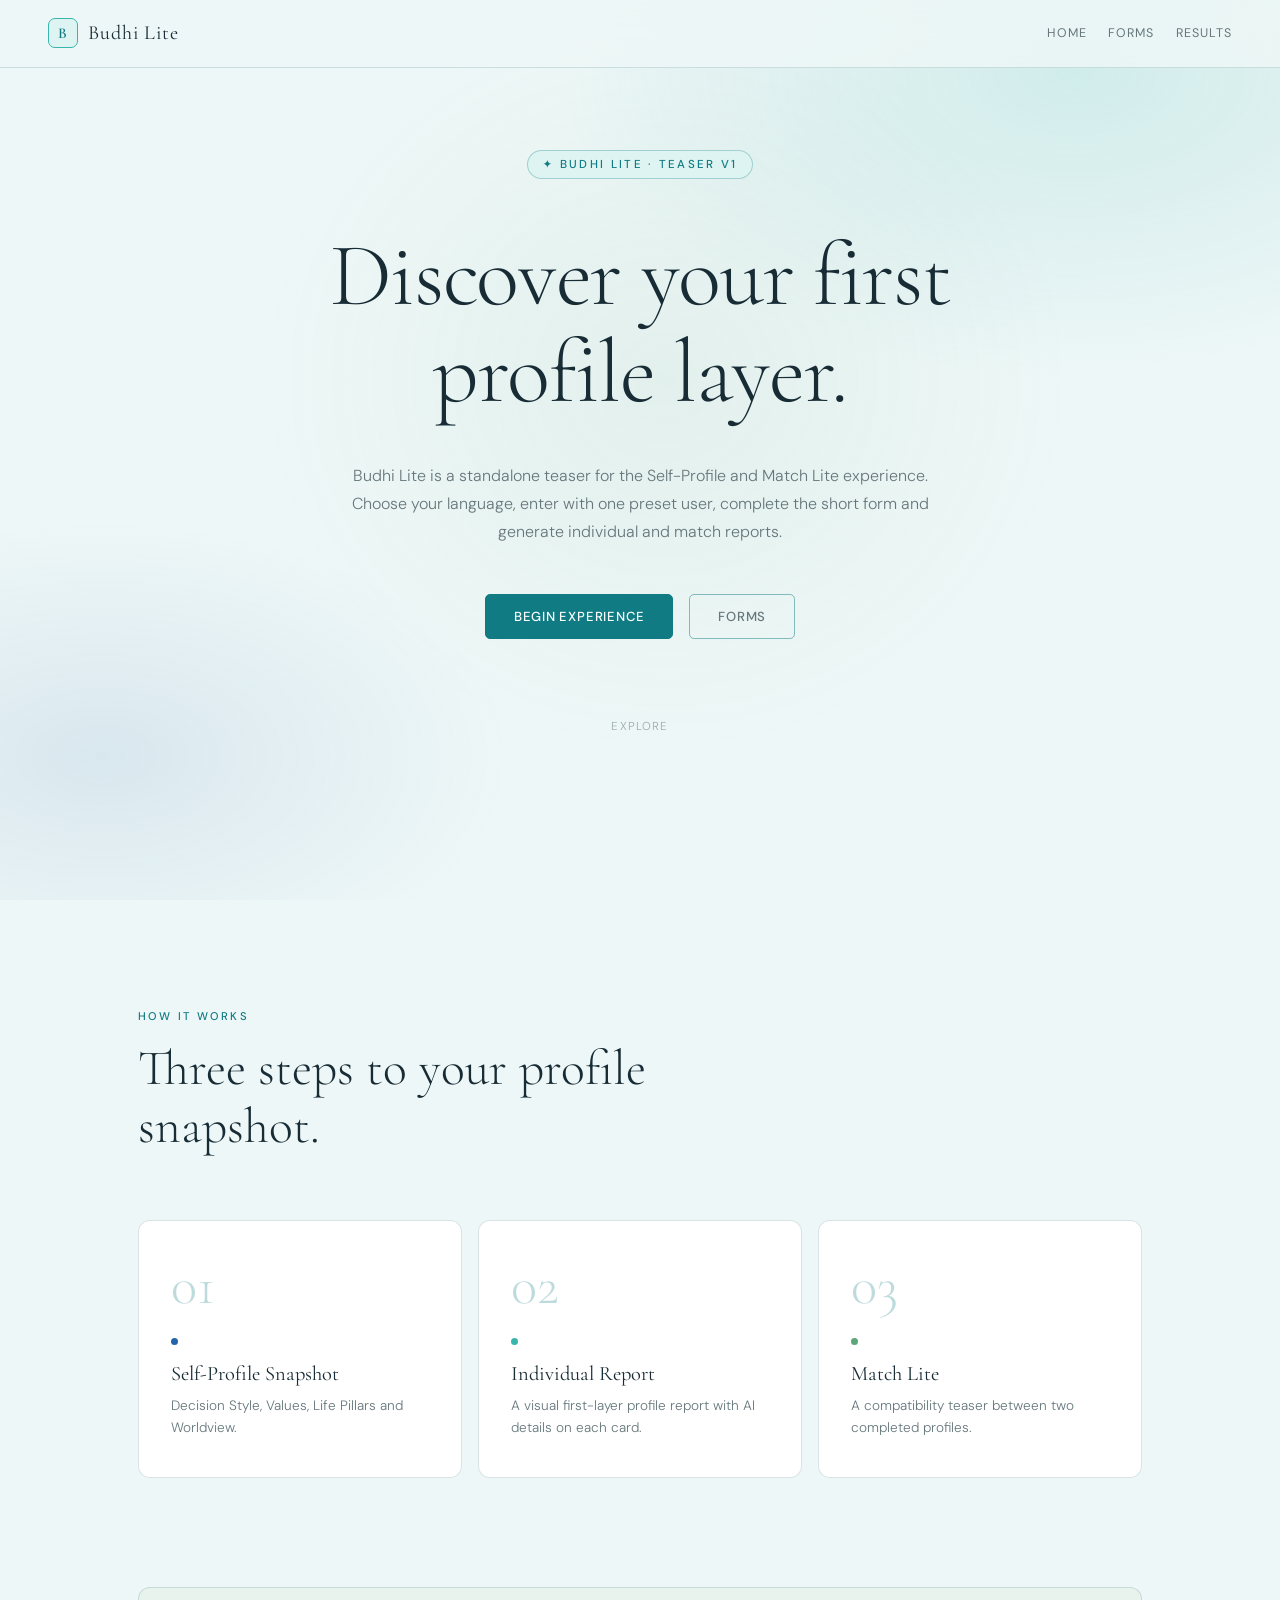
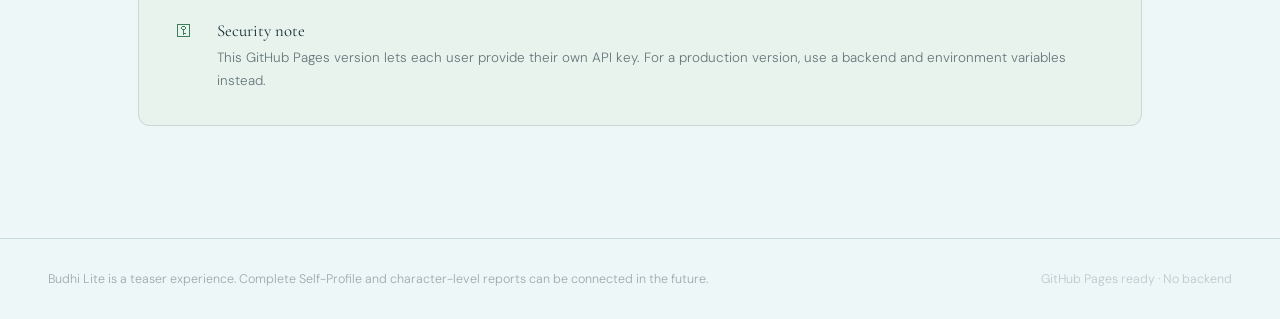
==== index.html @ 40781c6e "Add files via upload" ====
<!DOCTYPE html>
<html lang="en">
<head>
  <meta charset="UTF-8" />
  <meta name="viewport" content="width=device-width, initial-scale=1.0" />
  <title>Budhi Lite</title>
  <link rel="preconnect" href="https://fonts.googleapis.com">
  <link rel="preconnect" href="https://fonts.gstatic.com" crossorigin>
  <link href="https://fonts.googleapis.com/css2?family=Cormorant+Garamond:ital,wght@0,300;0,400;0,600;1,300;1,400&family=DM+Sans:wght@300;400;500;600&display=swap" rel="stylesheet">
  <link rel="stylesheet" href="./css/styles.css" />
</head>
<body>
  <header class="topbar">
    <a class="brand" href="./index.html">
      <span class="brand-mark">B</span>
      <span>Budhi Lite</span>
    </a>
    <nav class="nav">
      <a href="./index.html" data-i18n="home">Home</a>
      <a href="./forms.html" data-i18n="forms">Forms</a>
      <a href="./results.html" data-i18n="results">Results</a>
    </nav>
  </header>

  <section class="landing-hero">
    <span class="eyebrow" data-i18n="eyebrowTeaser">✦ Budhi Lite · Teaser V1</span>

    <h1 class="hero-title">
      <span data-i18n="homeTitle">Discover your first profile layer.</span>
    </h1>

    <p class="hero-sub" data-i18n="homeSubtitle">
      A standalone teaser for Self-Profile and Match Lite. Complete a short form and generate individual and compatibility reports — no backend required.
    </p>

    <div class="hero-actions">
      <button class="btn-primary" id="openModal" data-i18n="enterExperience">Begin experience</button>
      <a href="./forms.html" class="btn-ghost" data-i18n="forms">View forms</a>
    </div>

    <div class="scroll-hint">
      <span data-i18n="explore">Explore</span>
      <div class="scroll-line"></div>
    </div>
  </section>

  <section class="flow-section">
    <p class="section-label" data-i18n="howItWorks">How it works</p>
    <h2 class="flow-heading" data-i18n="flowHeading">Three steps to your profile snapshot.</h2>

    <div class="flow-grid">
      <article class="flow-card">
        <div class="flow-number">01</div>
        <div class="flow-dot blue"></div>
        <h3 class="flow-title" data-i18n="flowOneTitle">Self-Profile Snapshot</h3>
        <p class="flow-desc" data-i18n="flowOneText">Decision Style, Values, Life Pillars and Worldview — answered in minutes.</p>
      </article>

      <article class="flow-card">
        <div class="flow-number">02</div>
        <div class="flow-dot teal"></div>
        <h3 class="flow-title" data-i18n="flowTwoTitle">Individual Report</h3>
        <p class="flow-desc" data-i18n="flowTwoText">A visual first-layer profile with AI-generated details on each dimension.</p>
      </article>

      <article class="flow-card">
        <div class="flow-number">03</div>
        <div class="flow-dot green"></div>
        <h3 class="flow-title" data-i18n="flowThreeTitle">Match Lite</h3>
        <p class="flow-desc" data-i18n="flowThreeText">A compatibility teaser between two completed profiles.</p>
      </article>
    </div>
  </section>

  <section class="note-section">
    <div class="note-card">
      <span class="note-icon">⚿</span>
      <div>
        <p class="note-title" data-i18n="securityTitle">Security note</p>
        <p class="note-body" data-i18n="securityBody">This GitHub Pages version lets each user provide their own OpenAI API key. Your key is stored only in session memory — it is never committed to code or sent to a Budhi server. For a production version, use a backend with environment variables.</p>
      </div>
    </div>
  </section>

  <footer class="footer">
    <span data-i18n="footerTeaser">Budhi Lite is a teaser experience. Complete Self-Profile and character-level reports available in the full version.</span>
    <span style="opacity:0.6;">GitHub Pages ready · No backend</span>
  </footer>

  <div class="modal-overlay" id="modalOverlay" role="dialog" aria-modal="true" aria-labelledby="modalTitle">
    <div class="modal">
      <div class="modal-header">
        <div>
          <h2 class="modal-title" id="modalTitle" data-i18n="start">Enter Budhi Lite</h2>
          <p class="modal-subtitle" data-i18n="noBackendNeeded">No backend required · API key session only</p>
        </div>
        <button class="modal-close" id="closeModal" aria-label="Close">✕</button>
      </div>

      <form id="loginForm">
        <div class="field">
          <label for="language" data-i18n="language">Language</label>
          <select id="language">
            <option value="en">English</option>
            <option value="pt">Português</option>
            <option value="es">Español</option>
            <option value="fr">Français</option>
            <option value="de">Deutsch</option>
          </select>
        </div>

        <div class="field" style="margin-top:1.15rem">
          <label for="username" data-i18n="username">User</label>
          <select id="username"></select>
        </div>

        <div class="field" style="margin-top:1.15rem">
          <label for="password" data-i18n="password">Password</label>
          <input id="password" type="password" placeholder="budhi-lite" autocomplete="current-password" />
          <p class="field-note" data-i18n="demoPasswordNote">Demo password: budhi-lite · Admin: budhi-admin</p>
        </div>

        <div class="modal-divider"></div>

        <div class="field api-field">
          <div class="api-label-row">
            <label for="apiKey" data-i18n="apiKey">OpenAI API key</label>
            <span class="tiny-pill" data-i18n="optionalButNeededAI">Optional · needed for AI</span>
          </div>
          <input id="apiKey" type="password" placeholder="sk-..." autocomplete="off" spellcheck="false" />
          <p class="field-note" data-i18n="apiKeySessionNote">Stored temporarily in sessionStorage. Not saved in GitHub, not committed to code, not sent to a Budhi server.</p>
        </div>

        <div class="field" style="margin-top:1.15rem">
          <label for="model">OpenAI model</label>
          <input id="model" type="text" value="gpt-4o-mini" />
        </div>

        <div class="modal-actions">
          <button class="btn-primary" type="submit" data-i18n="login">Enter</button>
          <button class="btn-ghost" id="clearApiKey" type="button" data-i18n="clearApiKey">Clear key</button>
        </div>

        <p id="loginStatus" class="status-line" style="margin-top:0.8rem"></p>
      </form>
    </div>
  </div>

  <script src="./js/i18n.js"></script>
  <script src="./js/users.js"></script>
  <script src="./js/session.js"></script>
  <script src="./js/supabase_client.js"></script>
  <script src="./js/storage.js"></script>
  <script src="./js/formula_phase1_lite.js"></script>
  <script src="./js/home.js"></script>
</body>
</html>
---- css/styles.css ----
/* Budhi Lite V1 — refined public teaser style
   Palette adapted from the reference layout using blue, green and turquoise tones. */

*, *::before, *::after { box-sizing: border-box; margin: 0; padding: 0; }

:root {
  --bg: #eef7f7;
  --bg-surface: #f7fbfb;
  --bg-card: #ffffff;

  --teal: #38b6ad;
  --teal-deep: #117b83;
  --teal-soft: #ddf4f2;

  --blue: #2364aa;
  --blue-deep: #123b68;
  --blue-soft: #e6f0fb;

  --green: #5ca67a;
  --green-deep: #3f7c5b;
  --green-soft: #e7f3ec;

  --amber: #c99a2e;
  --amber-deep: #91690f;
  --amber-soft: #fff4da;

  --text-main: #182c35;
  --text-muted: #66777c;
  --text-dim: #9aa9ad;

  --border: rgba(25, 88, 102, 0.16);
  --border-mid: rgba(17, 123, 131, 0.30);
  --border-strong: rgba(17, 123, 131, 0.48);

  --radius-sm: 8px;
  --radius: 12px;
  --radius-lg: 18px;
  --shadow-soft: 0 8px 30px rgba(18, 59, 104, 0.07);
  --shadow-card: 0 12px 42px rgba(18, 59, 104, 0.10);
}

html, body {
  min-height: 100%;
  background: var(--bg);
  color: var(--text-main);
  font-family: 'DM Sans', Inter, system-ui, -apple-system, BlinkMacSystemFont, "Segoe UI", sans-serif;
  font-weight: 300;
  overflow-x: hidden;
}

body::before {
  content: '';
  position: fixed;
  inset: 0;
  background:
    radial-gradient(ellipse 65% 55% at 84% 8%, rgba(56, 182, 173, 0.16) 0%, transparent 62%),
    radial-gradient(ellipse 55% 45% at 8% 84%, rgba(35, 100, 170, 0.10) 0%, transparent 58%),
    radial-gradient(ellipse 44% 58% at 52% 42%, rgba(92, 166, 122, 0.08) 0%, transparent 72%);
  pointer-events: none;
  z-index: 0;
}

body.modal-open { overflow: hidden; }

a { color: inherit; text-decoration: none; }
button, input, select { font: inherit; }
button { cursor: pointer; }

/* ────────────────────────────────
   Global layout
──────────────────────────────── */
.page {
  position: relative;
  z-index: 1;
  width: min(1120px, calc(100% - 40px));
  margin: 0 auto;
  padding: 6.6rem 0 4.5rem;
}

.topbar {
  position: fixed;
  top: 0;
  left: 0;
  right: 0;
  z-index: 100;
  display: flex;
  align-items: center;
  justify-content: space-between;
  gap: 1rem;
  padding: 1.15rem 3rem;
  background: rgba(238, 247, 247, 0.82);
  backdrop-filter: blur(20px);
  border-bottom: 0.5px solid var(--border);
}

.brand {
  display: flex;
  align-items: center;
  gap: 0.65rem;
  color: var(--text-main);
  font-family: 'Cormorant Garamond', Georgia, serif;
  font-size: 1.25rem;
  font-weight: 400;
  letter-spacing: 0.04em;
}

.brand-mark {
  width: 30px;
  height: 30px;
  border: 1px solid var(--teal);
  border-radius: 7px;
  display: grid;
  place-items: center;
  color: var(--teal-deep);
  background: var(--teal-soft);
  font-family: 'Cormorant Garamond', Georgia, serif;
  font-size: 0.94rem;
  font-weight: 600;
  flex: 0 0 auto;
}

.nav {
  display: flex;
  gap: 1.35rem;
  align-items: center;
  flex-wrap: wrap;
}

.nav a, .nav button {
  text-decoration: none;
  color: var(--text-muted);
  background: transparent;
  border: none;
  font-size: 0.78rem;
  font-weight: 400;
  letter-spacing: 0.08em;
  text-transform: uppercase;
  transition: color 0.2s ease;
}

.nav a:hover, .nav button:hover { color: var(--teal-deep); }

.nav .tag {
  border-color: var(--border-mid);
  background: var(--bg-card);
  color: var(--teal-deep);
}

/* ────────────────────────────────
   Buttons and controls
──────────────────────────────── */
.btn, .btn-primary, .btn-ghost {
  border-radius: 5px;
  border: 0.5px solid transparent;
  padding: 0.82rem 1.75rem;
  font-size: 0.82rem;
  font-weight: 500;
  letter-spacing: 0.06em;
  text-transform: uppercase;
  transition: transform 0.16s ease, background 0.2s ease, border-color 0.2s ease, color 0.2s ease;
}

.btn.primary, .btn-primary {
  background: var(--teal-deep);
  color: #fbffff;
  border-color: var(--teal-deep);
}

.btn.primary:hover, .btn-primary:hover {
  background: var(--teal);
  border-color: var(--teal);
  transform: translateY(-1px);
}

.btn.blue {
  background: var(--blue);
  color: #fff;
  border-color: var(--blue);
}

.btn.ghost, .btn-ghost, .btn:not(.primary):not(.blue) {
  background: transparent;
  color: var(--text-muted);
  border-color: var(--border-strong);
}

.btn.ghost:hover, .btn-ghost:hover, .btn:not(.primary):not(.blue):hover {
  border-color: var(--teal);
  color: var(--teal-deep);
}

.btn:disabled { opacity: 0.5; cursor: not-allowed; }

select, input[type="text"], input[type="password"] {
  width: 100%;
  background: var(--bg-surface);
  border: 0.5px solid var(--border);
  border-radius: 7px;
  color: var(--text-main);
  font-size: 0.88rem;
  font-weight: 300;
  padding: 0.78rem 0.92rem;
  outline: none;
  transition: border-color 0.2s ease, background 0.2s ease;
}

select:focus, input[type="text"]:focus, input[type="password"]:focus {
  border-color: var(--teal);
  background: #fff;
}

input::placeholder { color: var(--text-dim); }
select option { background: #fff; color: var(--text-main); }

.field { display: grid; gap: 0.55rem; }
.field label {
  color: var(--text-muted);
  font-size: 0.72rem;
  font-weight: 500;
  letter-spacing: 0.10em;
  text-transform: uppercase;
}

.api-label-row {
  display: flex;
  align-items: center;
  gap: 0.6rem;
  justify-content: space-between;
}

.actions-row, .footer-actions {
  display: flex;
  gap: 0.75rem;
  flex-wrap: wrap;
  align-items: center;
}
.align-end { justify-content: end; }
.hidden { display: none !important; }

/* ────────────────────────────────
   Home / landing
──────────────────────────────── */
.landing-hero {
  position: relative;
  z-index: 1;
  min-height: 100vh;
  display: flex;
  flex-direction: column;
  align-items: center;
  justify-content: center;
  text-align: center;
  padding: 8rem 2rem 6rem;
}

.eyebrow {
  display: inline-block;
  font-size: 0.72rem;
  font-weight: 500;
  letter-spacing: 0.20em;
  text-transform: uppercase;
  color: var(--teal-deep);
  background: var(--teal-soft);
  border: 0.5px solid var(--border-mid);
  padding: 0.36rem 0.92rem;
  border-radius: 999px;
  margin-bottom: 2.3rem;
}

.hero-title {
  font-family: 'Cormorant Garamond', Georgia, serif;
  font-size: clamp(3rem, 7vw, 5.6rem);
  font-weight: 300;
  line-height: 1.08;
  letter-spacing: -0.015em;
  color: var(--text-main);
  max-width: 860px;
}

.hero-title em { color: var(--teal-deep); font-style: italic; }

.hero-sub {
  margin: 1.8rem auto 0;
  font-size: 1rem;
  line-height: 1.75;
  color: var(--text-muted);
  max-width: 580px;
}

.hero-actions {
  margin-top: 3rem;
  display: flex;
  gap: 1rem;
  align-items: center;
  justify-content: center;
  flex-wrap: wrap;
}

.scroll-hint {
  margin-top: 5rem;
  display: flex;
  flex-direction: column;
  align-items: center;
  gap: 0.5rem;
  color: var(--text-dim);
  font-size: 0.72rem;
  letter-spacing: 0.1em;
  text-transform: uppercase;
}

.scroll-line {
  width: 0.5px;
  height: 40px;
  background: linear-gradient(to bottom, var(--teal), transparent);
  animation: scrollPulse 2s ease-in-out infinite;
}

.flow-section {
  position: relative;
  z-index: 1;
  padding: 6.8rem 3rem;
  max-width: 1100px;
  margin: 0 auto;
}

.section-label {
  font-size: 0.70rem;
  font-weight: 500;
  letter-spacing: 0.20em;
  text-transform: uppercase;
  color: var(--teal-deep);
  margin-bottom: 1rem;
}

.flow-heading {
  font-family: 'Cormorant Garamond', Georgia, serif;
  font-size: clamp(2.05rem, 4vw, 3.1rem);
  font-weight: 300;
  color: var(--text-main);
  max-width: 560px;
  line-height: 1.18;
  margin-bottom: 4rem;
}

.flow-grid {
  display: grid;
  grid-template-columns: repeat(3, 1fr);
  gap: 1rem;
}

.flow-card {
  background: var(--bg-card);
  border: 0.5px solid var(--border);
  border-radius: var(--radius);
  padding: 2.4rem 2rem;
  transition: border-color 0.25s ease, box-shadow 0.25s ease, transform 0.25s ease;
}

.flow-card:hover {
  border-color: var(--border-mid);
  box-shadow: var(--shadow-soft);
  transform: translateY(-2px);
}

.flow-number {
  font-family: 'Cormorant Garamond', Georgia, serif;
  font-size: 3.4rem;
  font-weight: 300;
  color: rgba(17, 123, 131, 0.28);
  line-height: 1;
  margin-bottom: 1.5rem;
  transition: color 0.25s ease;
}
.flow-card:hover .flow-number { color: var(--teal); }

.flow-dot { width: 7px; height: 7px; border-radius: 50%; margin-bottom: 1rem; }
.flow-dot.blue, .dot.blue, .blue { background: var(--blue); }
.flow-dot.teal, .dot.teal, .teal { background: var(--teal); }
.flow-dot.green, .dot.green, .green { background: var(--green); }
.flow-dot.amber, .dot.gold, .gold { background: var(--amber); }
.flow-dot.purple, .dot.purple, .purple { background: var(--teal-deep); }
.dot.navy, .navy { background: var(--blue-deep); }

.flow-title {
  font-family: 'Cormorant Garamond', Georgia, serif;
  font-size: 1.28rem;
  font-weight: 400;
  color: var(--text-main);
  margin-bottom: 0.6rem;
}

.flow-desc {
  color: var(--text-muted);
  font-size: 0.85rem;
  line-height: 1.6;
}

.note-section {
  position: relative;
  z-index: 1;
  padding: 0 3rem 7rem;
  max-width: 1100px;
  margin: 0 auto;
}

.note-card, .security-note {
  border: 0.5px solid var(--border);
  border-radius: var(--radius);
  padding: 2rem 2.3rem;
  display: flex;
  gap: 1.6rem;
  align-items: flex-start;
  background: var(--green-soft);
}

.security-note { margin-top: 1.6rem; display: block; }

.note-icon { color: var(--green-deep); flex: 0 0 auto; }
.note-title, .security-note strong {
  font-family: 'Cormorant Garamond', Georgia, serif;
  font-size: 1.05rem;
  font-weight: 400;
  color: var(--text-main);
  margin-bottom: 0.4rem;
  display: block;
}
.note-body, .security-note p {
  color: var(--text-muted);
  font-size: 0.84rem;
  line-height: 1.7;
}

.footer, .footer-note {
  position: relative;
  z-index: 1;
  border-top: 0.5px solid var(--border);
  padding: 2rem 3rem;
  display: flex;
  align-items: center;
  justify-content: space-between;
  color: var(--text-dim);
  font-size: 0.78rem;
  font-weight: 300;
}

.footer-note {
  width: min(1120px, calc(100% - 40px));
  margin: 2rem auto 0;
  justify-content: center;
  text-align: center;
}

/* ────────────────────────────────
   Modal / login
──────────────────────────────── */
.modal-overlay {
  position: fixed;
  inset: 0;
  z-index: 200;
  background: rgba(24, 44, 53, 0.35);
  backdrop-filter: blur(10px);
  display: flex;
  align-items: center;
  justify-content: center;
  padding: 2rem;
  opacity: 0;
  pointer-events: none;
  transition: opacity 0.3s ease;
}
.modal-overlay.open { opacity: 1; pointer-events: all; }

.modal {
  background: var(--bg-card);
  border: 0.5px solid var(--border-mid);
  border-radius: 16px;
  padding: 2.4rem;
  width: 100%;
  max-width: 500px;
  max-height: 90vh;
  overflow-y: auto;
  transform: translateY(16px) scale(0.98);
  transition: transform 0.3s ease;
  box-shadow: 0 24px 80px rgba(18, 59, 104, 0.22);
}
.modal-overlay.open .modal { transform: translateY(0) scale(1); }

.modal-header {
  display: flex;
  align-items: flex-start;
  justify-content: space-between;
  margin-bottom: 2rem;
  gap: 1rem;
}

.modal-title {
  font-family: 'Cormorant Garamond', Georgia, serif;
  font-size: 1.65rem;
  font-weight: 300;
  line-height: 1.2;
  color: var(--text-main);
}
.modal-subtitle { color: var(--text-muted); font-size: 0.8rem; margin-top: 0.3rem; }
.modal-close {
  background: none;
  border: none;
  color: var(--text-dim);
  font-size: 1.1rem;
  padding: 0.2rem 0.4rem;
  line-height: 1;
}
.modal-close:hover { color: var(--teal-deep); }
.modal-divider { height: 0.5px; background: var(--border); margin: 1.45rem 0; }
.modal-actions { display: flex; gap: 0.75rem; margin-top: 1.6rem; }
.modal-actions .btn-primary { flex: 1; }
.field-note, #loginStatus, .status-line {
  color: var(--text-dim);
  font-size: 0.73rem;
  line-height: 1.5;
  font-weight: 300;
}
.tiny-pill {
  display: inline-flex;
  align-items: center;
  padding: 0.18rem 0.55rem;
  border-radius: 999px;
  color: var(--blue-deep);
  background: var(--blue-soft);
  border: 0.5px solid rgba(35, 100, 170, 0.25);
  font-size: 0.63rem;
  font-weight: 500;
  letter-spacing: 0.06em;
  text-transform: uppercase;
}

/* ────────────────────────────────
   Internal hero/cards/grid
──────────────────────────────── */
.hero {
  position: relative;
  overflow: hidden;
  background: linear-gradient(135deg, rgba(17,123,131,0.95), rgba(18,59,104,0.97));
  color: #fff;
  border-radius: 18px;
  padding: 2.4rem;
  box-shadow: var(--shadow-card);
  border: 0.5px solid rgba(255,255,255,0.16);
}
.hero::after {
  content: '';
  position: absolute;
  width: 340px;
  height: 340px;
  right: -120px;
  top: -140px;
  background: rgba(255,255,255,0.09);
  border-radius: 50%;
}
.hero-top {
  position: relative;
  z-index: 1;
  display: flex;
  align-items: flex-start;
  justify-content: space-between;
  gap: 1.6rem;
}
.hero h1, h1 {
  font-family: 'Cormorant Garamond', Georgia, serif;
  font-size: clamp(2.45rem, 5vw, 4rem);
  font-weight: 300;
  line-height: 1.08;
  color: inherit;
  margin: 0.8rem 0 0.7rem;
}
.hero p { color: rgba(255,255,255,0.78); line-height: 1.65; max-width: 780px; }
.hero .eyebrow { background: rgba(255,255,255,0.13); color: rgba(255,255,255,0.9); border-color: rgba(255,255,255,0.18); margin-bottom: 0; }

.hero-badge-card, .score-card {
  min-width: 230px;
  background: rgba(255,255,255,0.96);
  color: var(--text-main);
  border-radius: 16px;
  padding: 1.3rem;
  box-shadow: 0 18px 42px rgba(0,0,0,0.16);
}
.hero-badge-card { display: grid; gap: 0.45rem; }
.hero-badge-card strong { color: var(--blue-deep); font-size: 1.05rem; }
.hero-badge-card span { color: var(--text-muted); font-size: 0.82rem; }
.hero-badge-card .badge-title { color: var(--teal-deep); font-size: 0.72rem; font-weight: 600; letter-spacing: 0.08em; text-transform: uppercase; }
.score-card { text-align: center; }
.score-number { font-family: 'Cormorant Garamond', Georgia, serif; font-size: 3.8rem; line-height: 1; color: var(--teal-deep); }
.score-label { color: var(--text-muted); font-size: 0.72rem; text-transform: uppercase; letter-spacing: 0.08em; }

.grid { display: grid; gap: 1rem; margin-top: 1.4rem; }
.grid.two { grid-template-columns: 1.2fr 0.8fr; }
.grid.equal-two { grid-template-columns: repeat(2, 1fr); }
.grid.three { grid-template-columns: repeat(3, 1fr); }
.grid.four { grid-template-columns: repeat(4, 1fr); }

.card {
  background: var(--bg-card);
  border: 0.5px solid var(--border);
  border-radius: var(--radius);
  padding: 1.6rem;
  box-shadow: var(--shadow-soft);
}
.compact-card { display: flex; align-items: center; justify-content: space-between; gap: 1rem; flex-wrap: wrap; }

.section-title {
  display: flex;
  align-items: center;
  gap: 0.75rem;
  margin: 0 0 1rem;
  font-family: 'Cormorant Garamond', Georgia, serif;
  font-size: 1.38rem;
  font-weight: 400;
  color: var(--text-main);
}
.icon {
  width: 38px;
  height: 38px;
  border-radius: 10px;
  display: grid;
  place-items: center;
  color: #fff;
  font-size: 1rem;
  flex: 0 0 auto;
}
.summary-text { font-size: 1rem; line-height: 1.7; color: #2f4750; }
.small { color: var(--text-muted); font-size: 0.86rem; line-height: 1.58; }
.mini-title {
  margin: 1.1rem 0 0.5rem;
  font-size: 0.72rem;
  color: var(--teal-deep);
  text-transform: uppercase;
  letter-spacing: 0.09em;
  font-weight: 600;
}

.tags { display: flex; flex-wrap: wrap; gap: 0.5rem; margin-top: 0.75rem; }
.tag {
  display: inline-flex;
  align-items: center;
  padding: 0.43rem 0.68rem;
  border-radius: 999px;
  background: var(--bg-card);
  border: 0.5px solid var(--border);
  color: #355159;
  font-size: 0.78rem;
}

.dimension { position: relative; overflow: hidden; padding-top: 1.9rem; }
.dimension::before { content: ''; position: absolute; inset: 0 0 auto; height: 5px; }
.dimension.blue-line::before { background: var(--blue); }
.dimension.gold-line::before { background: var(--amber); }
.dimension.green-line::before { background: var(--green); }
.dimension.purple-line::before { background: var(--teal); }
.dimension.navy-line::before { background: var(--blue-deep); }

.metric { display: flex; align-items: center; justify-content: space-between; gap: 0.8rem; margin: 0.8rem 0 0.9rem; }
.metric-label { color: var(--text-muted); font-size: 0.72rem; text-transform: uppercase; letter-spacing: 0.08em; }
.metric-value { color: var(--teal-deep); font-weight: 600; }
.bar { height: 8px; background: #e8eff2; border-radius: 999px; overflow: hidden; margin: 0.75rem 0 1rem; }
.fill { height: 100%; border-radius: inherit; }
.fill.blue { background: var(--blue); }
.fill.gold { background: var(--amber); }
.fill.green { background: var(--green); }
.fill.purple { background: var(--teal); }
.fill.navy { background: var(--blue-deep); }

.quote {
  border-left: 4px solid var(--teal);
  padding: 1rem 1.1rem;
  border-radius: 0 var(--radius) var(--radius) 0;
  background: var(--teal-soft);
  color: #29464e;
  line-height: 1.65;
  margin: 0;
}

.list { display: grid; gap: 0.75rem; }
.item {
  display: grid;
  grid-template-columns: auto 1fr;
  gap: 0.75rem;
  padding: 0.95rem;
  border-radius: var(--radius);
  background: var(--bg-surface);
  border: 0.5px solid var(--border);
}
.dot { width: 9px; height: 9px; margin-top: 0.45rem; border-radius: 50%; }
.item strong { display: block; margin-bottom: 0.24rem; color: var(--text-main); font-weight: 500; }
.item span { color: var(--text-muted); font-size: 0.84rem; line-height: 1.48; }

/* Forms */
.form-card { display: grid; gap: 1rem; }
.question {
  padding: 1.6rem;
  border: 0.5px solid var(--border);
  border-radius: var(--radius);
  background: var(--bg-card);
  box-shadow: var(--shadow-soft);
  margin-bottom: 1rem;
}
.question h3 {
  font-family: 'Cormorant Garamond', Georgia, serif;
  color: var(--text-main);
  font-size: 1.34rem;
  font-weight: 400;
  margin: 0 0 1rem;
}
.question-help { margin: -0.45rem 0 0.9rem; color: var(--text-muted); font-size: 0.82rem; }
.options { display: grid; gap: 0.65rem; }
.option {
  display: flex;
  gap: 0.72rem;
  align-items: flex-start;
  padding: 0.92rem 1rem;
  border-radius: var(--radius-sm);
  border: 0.5px solid var(--border);
  background: var(--bg-surface);
  cursor: pointer;
  transition: border-color 0.16s ease, background 0.16s ease, transform 0.16s ease;
}
.option:hover { border-color: var(--border-mid); background: #fff; transform: translateY(-1px); }
.option input { margin-top: 0.2rem; accent-color: var(--teal-deep); }
.sticky-submit {
  position: sticky;
  bottom: 1rem;
  display: flex;
  align-items: center;
  justify-content: space-between;
  gap: 1rem;
  flex-wrap: wrap;
  border-color: var(--border-mid);
}

/* Tabs/results */
.tabs { display: flex; gap: 0.7rem; flex-wrap: wrap; }
.tab {
  border: 0.5px solid var(--border-strong);
  background: transparent;
  border-radius: 999px;
  padding: 0.74rem 1rem;
  color: var(--text-muted);
  font-size: 0.78rem;
  font-weight: 500;
  letter-spacing: 0.06em;
  text-transform: uppercase;
}
.tab.active { background: var(--teal-deep); color: #fff; border-color: var(--teal-deep); }
.key-state .missing { color: var(--amber-deep); }
.character-card { background: linear-gradient(135deg, #fff, var(--blue-soft)); }
.empty-state { margin-top: 1.4rem; text-align: center; }

/* AI card + modal */
.ai-clickable {
  cursor: pointer;
  position: relative;
  transition: transform 0.18s ease, box-shadow 0.18s ease, border-color 0.18s ease;
}
.ai-clickable:hover {
  transform: translateY(-4px);
  box-shadow: 0 18px 42px rgba(18, 59, 104, 0.13);
  border-color: var(--border-mid);
}
.ai-clickable:focus { outline: 3px solid rgba(56, 182, 173, 0.25); outline-offset: 3px; }
.ai-cta {
  position: absolute;
  right: 0.9rem;
  top: 0.9rem;
  padding: 0.42rem 0.62rem;
  border-radius: 999px;
  background: rgba(18, 59, 104, 0.92);
  color: #fff;
  font-size: 0.70rem;
  font-weight: 500;
  letter-spacing: 0.02em;
  opacity: 0;
  transform: translateY(-5px);
  pointer-events: none;
  transition: opacity 0.18s ease, transform 0.18s ease;
  z-index: 3;
}
.ai-clickable:hover .ai-cta, .ai-clickable:focus .ai-cta { opacity: 1; transform: translateY(0); }

.ai-modal {
  position: fixed;
  inset: 0;
  display: none;
  align-items: center;
  justify-content: center;
  padding: 1.6rem;
  background: rgba(24, 44, 53, 0.52);
  backdrop-filter: blur(8px);
  z-index: 999;
}
.ai-modal.is-open { display: flex; }
.ai-modal-panel {
  width: min(760px, 100%);
  max-height: 90vh;
  overflow: auto;
  background: #fff;
  border-radius: 18px;
  box-shadow: 0 28px 90px rgba(0,0,0,0.26);
  animation: modalIn 0.18s ease;
}
.ai-modal-header {
  display: flex;
  align-items: flex-start;
  justify-content: space-between;
  gap: 1.1rem;
  padding: 1.6rem 1.8rem;
  color: #fff;
  background: linear-gradient(135deg, var(--teal-deep), var(--blue-deep));
  border-radius: 18px 18px 0 0;
}
.ai-modal-kicker { margin: 0 0 0.45rem; font-size: 0.70rem; text-transform: uppercase; letter-spacing: 0.08em; color: rgba(255,255,255,0.72); font-weight: 500; }
.ai-modal-title { margin: 0; font-family: 'Cormorant Garamond', Georgia, serif; font-size: 2rem; font-weight: 300; }
.ai-modal-close {
  width: 38px;
  height: 38px;
  border: none;
  border-radius: 10px;
  background: rgba(255,255,255,0.15);
  color: #fff;
  font-size: 1.4rem;
}
.ai-modal-body { padding: 1.7rem; display: grid; gap: 1rem; }
.ai-modal-section { padding: 1.15rem; border: 0.5px solid var(--border); border-radius: var(--radius); background: var(--bg-surface); }
.ai-modal-section h3 { margin: 0 0 0.7rem; color: var(--teal-deep); font-size: 0.72rem; text-transform: uppercase; letter-spacing: 0.08em; }
.ai-modal-section p, .ai-modal-section ul { color: #29464e; line-height: 1.62; font-size: 0.92rem; }
.ai-modal-section ul { padding-left: 1.2rem; }
.ai-modal-section li + li { margin-top: 0.5rem; }
.modal-footnote { color: var(--text-dim); font-size: 0.78rem; }

.loader {
  display: inline-block;
  width: 16px;
  height: 16px;
  border: 2px solid rgba(17,123,131,0.24);
  border-top-color: var(--teal-deep);
  border-radius: 50%;
  animation: spin 0.7s linear infinite;
  vertical-align: -3px;
  margin-right: 0.45rem;
}

@keyframes modalIn { from { opacity: 0; transform: translateY(12px) scale(0.98); } to { opacity: 1; transform: translateY(0) scale(1); } }
@keyframes spin { to { transform: rotate(360deg); } }
@keyframes scrollPulse { 0%, 100% { opacity: 0.28; } 50% { opacity: 0.9; } }

/* ────────────────────────────────
   Responsive
──────────────────────────────── */
@media (max-width: 960px) {
  .grid.two, .grid.equal-two, .grid.three, .grid.four, .flow-grid { grid-template-columns: 1fr; }
  .hero-top { flex-direction: column; }
  .score-card, .hero-badge-card { width: 100%; min-width: 0; }
}

@media (max-width: 768px) {
  .topbar { padding: 1rem 1.4rem; }
  .nav { gap: 0.8rem; }
  .nav a { display: none; }
  .page { width: min(100% - 28px, 1120px); padding-top: 5.6rem; }
  .landing-hero { padding: 7rem 1.4rem 4rem; }
  .flow-section, .note-section { padding-left: 1.4rem; padding-right: 1.4rem; }
  .footer { flex-direction: column; gap: 0.5rem; text-align: center; padding: 1.6rem 1.4rem; }
  .modal { padding: 1.75rem 1.45rem; }
  .modal-actions { flex-direction: column; }
  .sticky-submit { position: static; }
}

/* ────────────────────────────────
   Dashboard logged area
──────────────────────────────── */
.dashboard-grid {
  display: grid;
  grid-template-columns: repeat(3, 1fr);
  gap: 1rem;
  margin-top: 1.4rem;
}

.dashboard-card {
  background: var(--bg-card);
  border: 0.5px solid var(--border);
  border-radius: var(--radius);
  padding: 2rem;
  min-height: 270px;
  display: flex;
  flex-direction: column;
  gap: 1rem;
  box-shadow: var(--shadow-soft);
  transition: transform 0.22s ease, border-color 0.22s ease, box-shadow 0.22s ease;
}

.dashboard-card:hover {
  transform: translateY(-3px);
  border-color: var(--border-mid);
  box-shadow: var(--shadow-card);
}

.dashboard-card.primary-card {
  background: linear-gradient(145deg, #fff, var(--teal-soft));
  border-color: var(--border-mid);
}

.dashboard-card-top {
  display: flex;
  justify-content: space-between;
  align-items: center;
  gap: 0.8rem;
}

.dashboard-icon {
  width: 42px;
  height: 42px;
  border-radius: 12px;
  display: grid;
  place-items: center;
  color: #fff;
  font-size: 1.15rem;
}

.dashboard-card h2 {
  font-family: 'Cormorant Garamond', Georgia, serif;
  font-size: 1.75rem;
  font-weight: 300;
  line-height: 1.15;
  color: var(--text-main);
}

.dashboard-card p {
  color: var(--text-muted);
  line-height: 1.7;
  font-size: 0.92rem;
  flex: 1;
}

.dashboard-note-section {
  padding: 1.4rem 0 0;
}

/* ────────────────────────────────
   One-question form wizard
──────────────────────────────── */
.form-page .slim-hero {
  padding: 2.1rem 2.3rem;
}

.form-wizard {
  margin-top: 1.4rem;
}

.wizard-card {
  background: rgba(255,255,255,0.88);
  border: 0.5px solid var(--border);
  border-radius: 18px;
  box-shadow: var(--shadow-card);
  padding: 1.8rem;
}

.wizard-head {
  display: flex;
  align-items: flex-start;
  justify-content: space-between;
  gap: 1rem;
  margin-bottom: 1rem;
}

.wizard-head .section-label {
  margin-bottom: 0.35rem;
}

.wizard-head h2 {
  font-family: 'Cormorant Garamond', Georgia, serif;
  font-size: clamp(1.65rem, 3vw, 2.35rem);
  font-weight: 300;
  color: var(--text-main);
}

#answerStatus.ready {
  color: var(--green-deep);
  background: var(--green-soft);
  border-color: rgba(92,166,122,0.35);
}

.progress-track {
  width: 100%;
  height: 7px;
  border-radius: 999px;
  background: #e5eff1;
  overflow: hidden;
  margin-bottom: 1.2rem;
}

.progress-fill {
  height: 100%;
  width: 0%;
  border-radius: inherit;
  background: linear-gradient(90deg, var(--teal), var(--blue));
  transition: width 0.22s ease;
}

.question-stage {
  min-height: 470px;
}

.wizard-question {
  margin-bottom: 0;
  padding: 0;
  border: none;
  box-shadow: none;
  background: transparent;
}

.question-kicker {
  display: inline-flex;
  align-items: center;
  justify-content: center;
  margin-bottom: 0.7rem;
  padding: 0.26rem 0.62rem;
  border-radius: 999px;
  border: 0.5px solid var(--border-mid);
  background: var(--teal-soft);
  color: var(--teal-deep);
  font-size: 0.68rem;
  font-weight: 600;
  letter-spacing: 0.08em;
  text-transform: uppercase;
}

.wizard-question h3 {
  font-size: clamp(1.55rem, 2.8vw, 2.35rem);
  line-height: 1.16;
  max-width: 980px;
  margin-bottom: 0.7rem;
}

.wizard-question .question-help {
  margin: 0 0 1.1rem;
  color: var(--text-muted);
  font-size: 0.88rem;
}

.options-scroll {
  max-height: min(430px, 54vh);
  overflow-y: auto;
  padding: 0.15rem 0.3rem 0.2rem 0.05rem;
  scrollbar-width: thin;
  scrollbar-color: var(--teal) #e6f0f1;
}

.options-scroll::-webkit-scrollbar { width: 9px; }
.options-scroll::-webkit-scrollbar-track { background: #e6f0f1; border-radius: 999px; }
.options-scroll::-webkit-scrollbar-thumb { background: var(--teal); border-radius: 999px; }

.options-compact {
  display: grid;
  grid-template-columns: repeat(auto-fit, minmax(210px, 1fr));
  gap: 0.72rem;
  align-items: stretch;
}

.option-card {
  display: grid;
  grid-template-columns: auto 1fr;
  align-items: start;
  gap: 0.72rem;
  min-height: 74px;
  padding: 0.92rem 1rem;
  border-radius: 13px;
  border: 0.5px solid var(--border);
  background: var(--bg-surface);
  cursor: pointer;
  transition: background 0.16s ease, border-color 0.16s ease, transform 0.16s ease, box-shadow 0.16s ease;
}

.option-card:hover {
  border-color: var(--border-mid);
  background: #fff;
  transform: translateY(-1px);
  box-shadow: 0 8px 24px rgba(18,59,104,0.07);
}

.option-card input {
  position: absolute;
  opacity: 0;
  pointer-events: none;
}

.option-marker {
  width: 19px;
  height: 19px;
  border-radius: 6px;
  border: 1px solid var(--border-strong);
  background: #fff;
  margin-top: 0.1rem;
  position: relative;
  flex: 0 0 auto;
}

.option-card input[type="radio"] + .option-marker {
  border-radius: 50%;
}

.option-card input:checked + .option-marker {
  border-color: var(--teal-deep);
  background: var(--teal-deep);
}

.option-card input:checked + .option-marker::after {
  content: '';
  position: absolute;
  inset: 4px;
  border-radius: inherit;
  background: #fff;
}

.option-card:has(input:checked) {
  background: var(--teal-soft);
  border-color: var(--teal);
  box-shadow: 0 10px 26px rgba(17,123,131,0.10);
}

.option-text {
  color: #29464e;
  line-height: 1.45;
  font-size: 0.92rem;
}

.wizard-actions {
  margin-top: 1.4rem;
  padding-top: 1rem;
  border-top: 0.5px solid var(--border);
  display: grid;
  grid-template-columns: auto 1fr auto;
  align-items: center;
  gap: 1rem;
}

.wizard-actions .status-line {
  text-align: center;
  color: var(--text-muted);
}

@media (max-width: 960px) {
  .dashboard-grid { grid-template-columns: 1fr; }
}

@media (max-width: 768px) {
  .wizard-card { padding: 1.25rem; }
  .wizard-head { flex-direction: column; }
  .question-stage { min-height: 0; }
  .options-scroll { max-height: 50vh; }
  .options-compact { grid-template-columns: 1fr; }
  .wizard-actions { grid-template-columns: 1fr; }
  .wizard-actions .status-line { order: -1; text-align: left; }
}
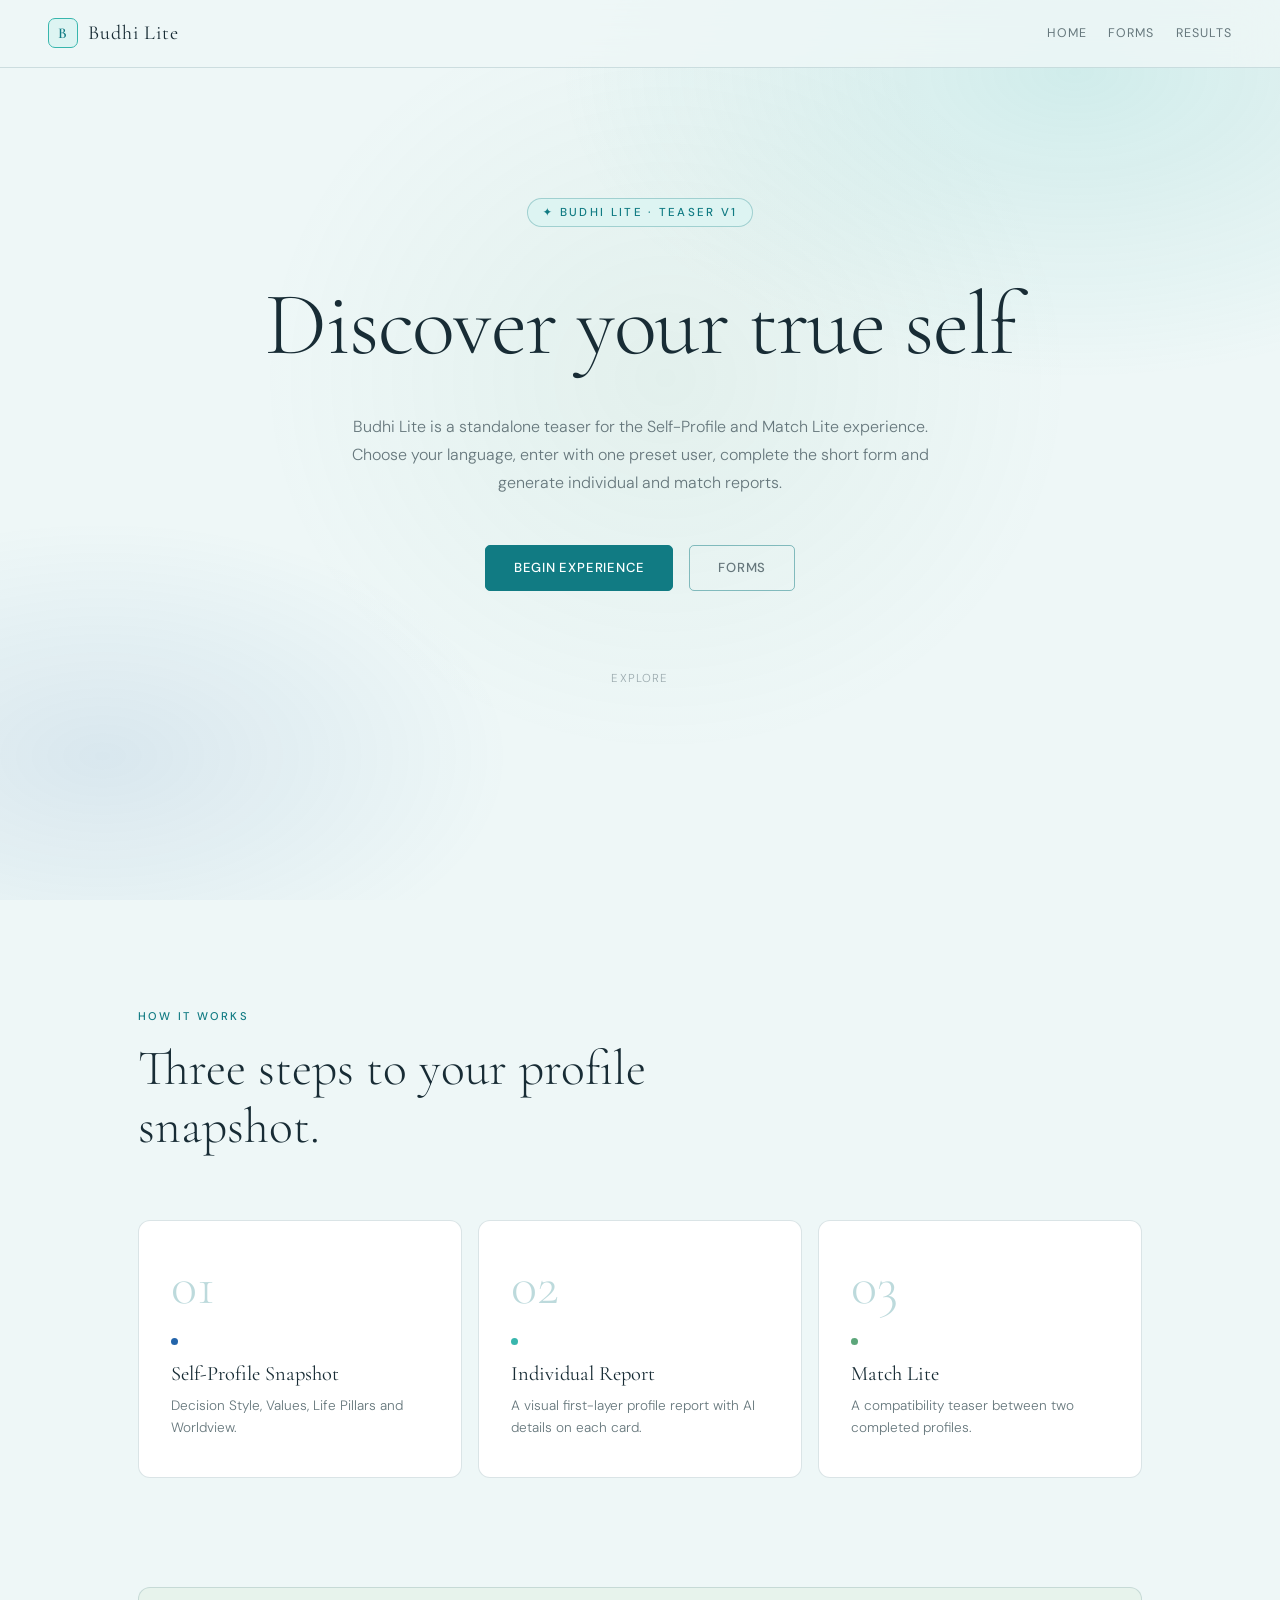
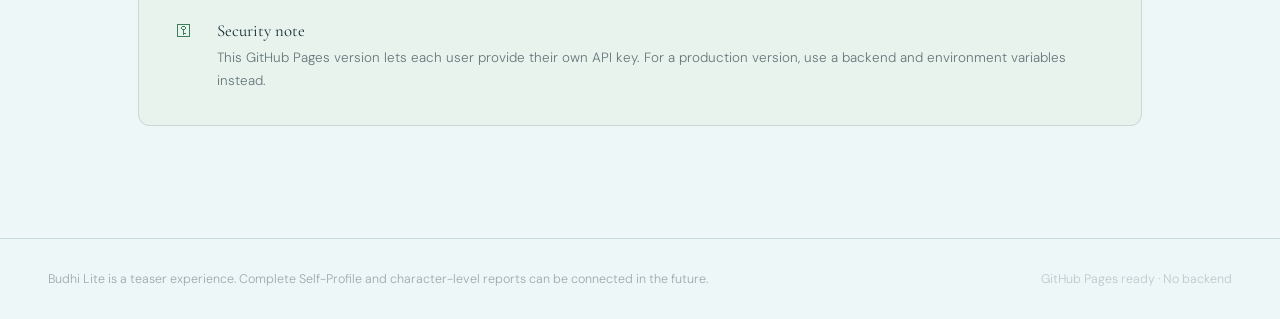
==== commit 4246bef2: "Update index.html" ====
--- a/index.html
+++ b/index.html
@@ -26,7 +26,7 @@
     <span class="eyebrow" data-i18n="eyebrowTeaser">✦ Budhi Lite · Teaser V1</span>
 
     <h1 class="hero-title">
-      <span data-i18n="homeTitle">Discover your first profile layer.</span>
+      <span data-i18n="homeTitle">Explore your behavioral blueprint</span>
     </h1>
 
     <p class="hero-sub" data-i18n="homeSubtitle">
@@ -46,7 +46,7 @@
 
   <section class="flow-section">
     <p class="section-label" data-i18n="howItWorks">How it works</p>
-    <h2 class="flow-heading" data-i18n="flowHeading">Three steps to your profile snapshot.</h2>
+    <h2 class="flow-heading" data-i18n="flowHeading">Three steps to your personal insights</h2>
 
     <div class="flow-grid">
       <article class="flow-card">
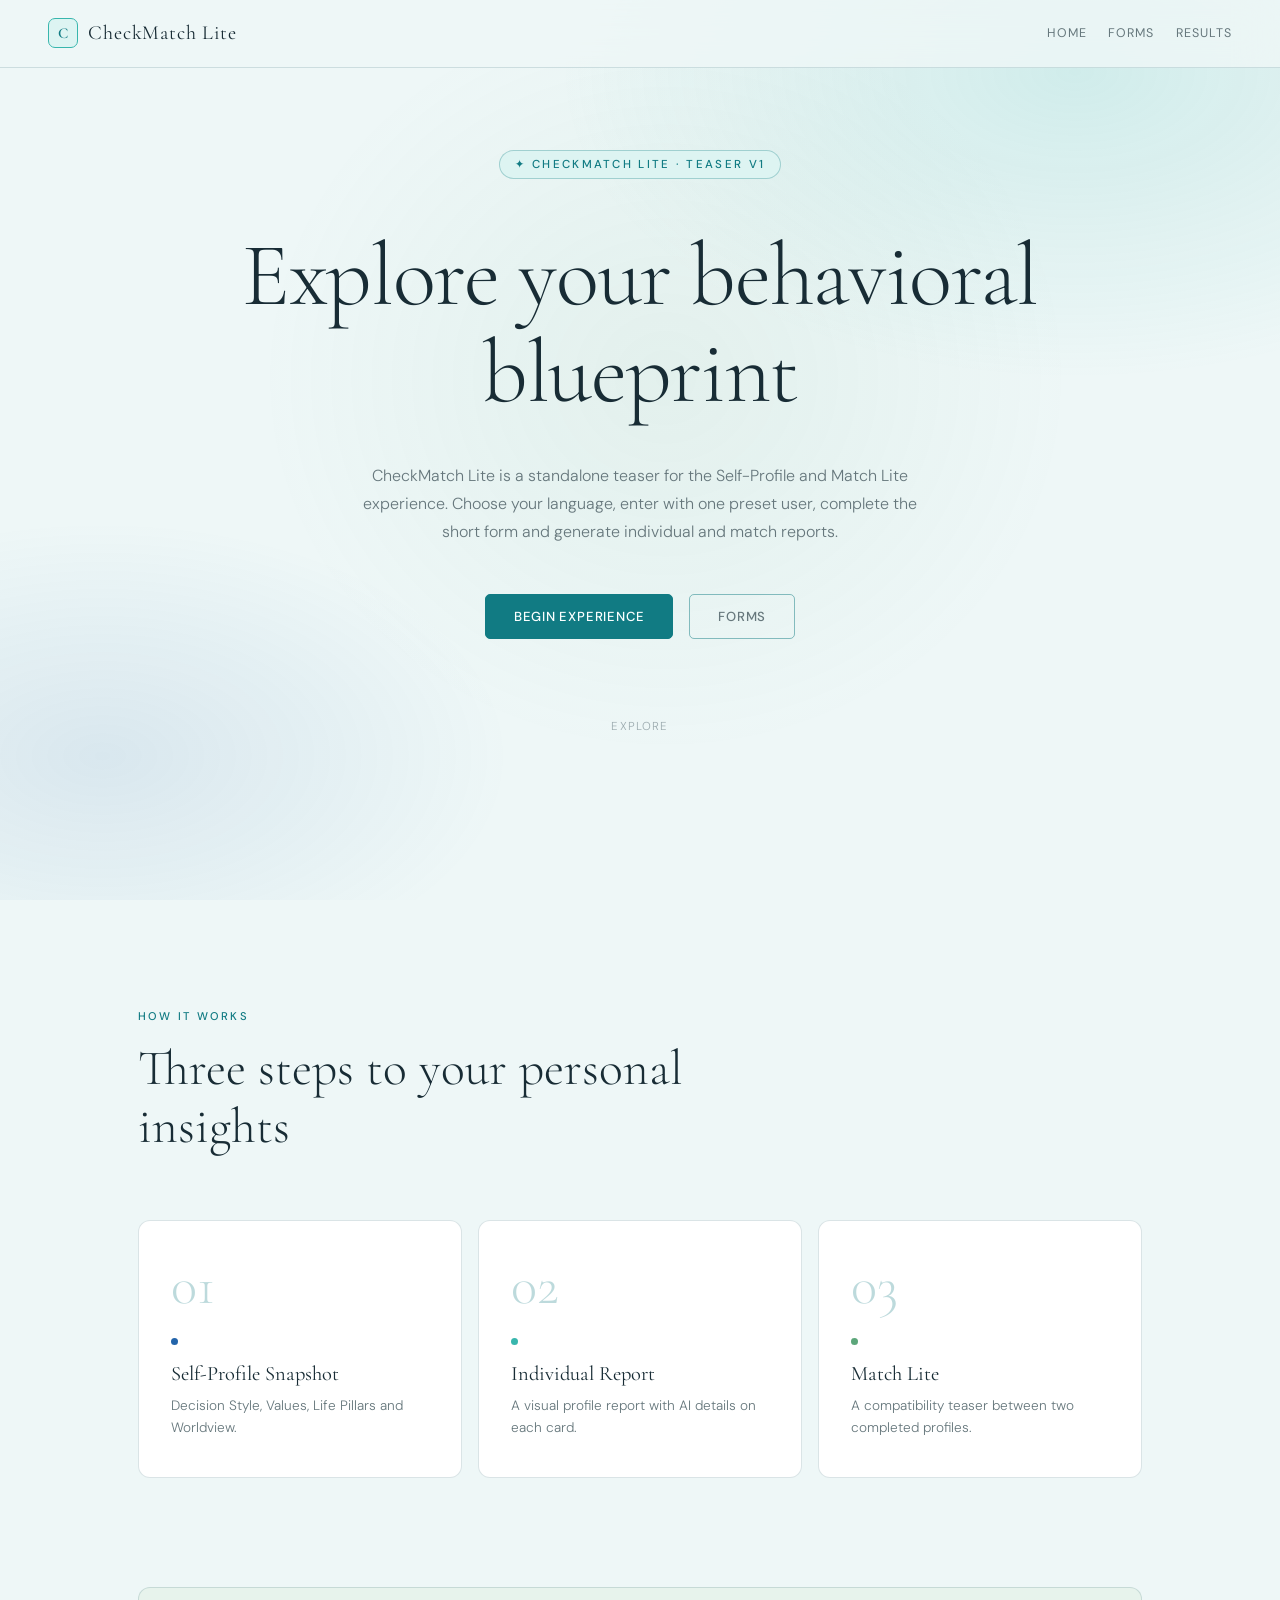
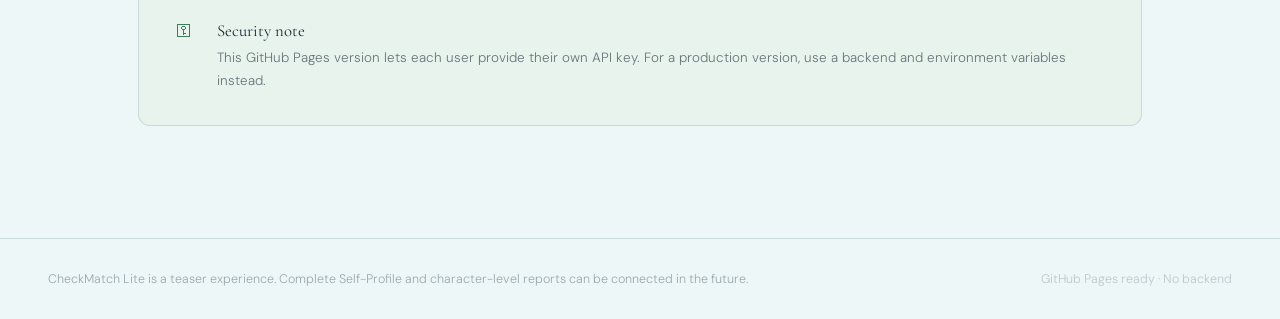
==== commit 4d5d1d69: "Add files via upload" ====
--- a/index.html
+++ b/index.html
@@ -3,7 +3,7 @@
 <head>
   <meta charset="UTF-8" />
   <meta name="viewport" content="width=device-width, initial-scale=1.0" />
-  <title>Budhi Lite</title>
+  <title>CheckMatch Lite</title>
   <link rel="preconnect" href="https://fonts.googleapis.com">
   <link rel="preconnect" href="https://fonts.gstatic.com" crossorigin>
   <link href="https://fonts.googleapis.com/css2?family=Cormorant+Garamond:ital,wght@0,300;0,400;0,600;1,300;1,400&family=DM+Sans:wght@300;400;500;600&display=swap" rel="stylesheet">
@@ -12,8 +12,8 @@
 <body>
   <header class="topbar">
     <a class="brand" href="./index.html">
-      <span class="brand-mark">B</span>
-      <span>Budhi Lite</span>
+      <span class="brand-mark">C</span>
+      <span>CheckMatch Lite</span>
     </a>
     <nav class="nav">
       <a href="./index.html" data-i18n="home">Home</a>
@@ -23,7 +23,7 @@
   </header>
 
   <section class="landing-hero">
-    <span class="eyebrow" data-i18n="eyebrowTeaser">✦ Budhi Lite · Teaser V1</span>
+    <span class="eyebrow" data-i18n="eyebrowTeaser">✦ CheckMatch Lite · Teaser V1</span>
 
     <h1 class="hero-title">
       <span data-i18n="homeTitle">Explore your behavioral blueprint</span>
@@ -77,13 +77,13 @@
       <span class="note-icon">⚿</span>
       <div>
         <p class="note-title" data-i18n="securityTitle">Security note</p>
-        <p class="note-body" data-i18n="securityBody">This GitHub Pages version lets each user provide their own OpenAI API key. Your key is stored only in session memory — it is never committed to code or sent to a Budhi server. For a production version, use a backend with environment variables.</p>
+        <p class="note-body" data-i18n="securityBody">This GitHub Pages version lets each user provide their own OpenAI API key. Your key is stored only in session memory — it is never committed to code or sent to a CheckMatch Lite server. For a production version, use a backend with environment variables.</p>
       </div>
     </div>
   </section>
 
   <footer class="footer">
-    <span data-i18n="footerTeaser">Budhi Lite is a teaser experience. Complete Self-Profile and character-level reports available in the full version.</span>
+    <span data-i18n="footerTeaser">CheckMatch Lite is a teaser experience. Complete Self-Profile and character-level reports available in the full version.</span>
     <span style="opacity:0.6;">GitHub Pages ready · No backend</span>
   </footer>
 
@@ -91,7 +91,7 @@
     <div class="modal">
       <div class="modal-header">
         <div>
-          <h2 class="modal-title" id="modalTitle" data-i18n="start">Enter Budhi Lite</h2>
+          <h2 class="modal-title" id="modalTitle" data-i18n="start">Enter CheckMatch Lite</h2>
           <p class="modal-subtitle" data-i18n="noBackendNeeded">No backend required · API key session only</p>
         </div>
         <button class="modal-close" id="closeModal" aria-label="Close">✕</button>
@@ -116,8 +116,8 @@
 
         <div class="field" style="margin-top:1.15rem">
           <label for="password" data-i18n="password">Password</label>
-          <input id="password" type="password" placeholder="budhi-lite" autocomplete="current-password" />
-          <p class="field-note" data-i18n="demoPasswordNote">Demo password: budhi-lite · Admin: budhi-admin</p>
+          <input id="password" type="password" placeholder="checkmatch-lite" autocomplete="current-password" />
+          <p class="field-note" data-i18n="demoPasswordNote">Demo password: checkmatch-lite · Admin: checkmatch-admin</p>
         </div>
 
         <div class="modal-divider"></div>
@@ -128,7 +128,7 @@
             <span class="tiny-pill" data-i18n="optionalButNeededAI">Optional · needed for AI</span>
           </div>
           <input id="apiKey" type="password" placeholder="sk-..." autocomplete="off" spellcheck="false" />
-          <p class="field-note" data-i18n="apiKeySessionNote">Stored temporarily in sessionStorage. Not saved in GitHub, not committed to code, not sent to a Budhi server.</p>
+          <p class="field-note" data-i18n="apiKeySessionNote">Stored temporarily in sessionStorage. Not saved in GitHub, not committed to code, not sent to a CheckMatch Lite server.</p>
         </div>
 
         <div class="field" style="margin-top:1.15rem">
--- a/css/styles.css
+++ b/css/styles.css
@@ -1,4 +1,4 @@
-/* Budhi Lite V1 — refined public teaser style
+/* CheckMatch Lite V1 — refined public teaser style
    Palette adapted from the reference layout using blue, green and turquoise tones. */
 
 *, *::before, *::after { box-sizing: border-box; margin: 0; padding: 0; }
@@ -1128,12 +1128,42 @@
   font-size: 0.92rem;
 }
 
+.free-text-wrap {
+  max-width: 880px;
+}
+
+.free-text-answer {
+  width: 100%;
+  min-height: 180px;
+  resize: vertical;
+  padding: 1rem 1.05rem;
+  border: 0.5px solid var(--border-mid);
+  border-radius: 14px;
+  background: var(--bg-surface);
+  color: var(--text-main);
+  font: inherit;
+  line-height: 1.65;
+  outline: none;
+  transition: border-color 0.16s ease, box-shadow 0.16s ease, background 0.16s ease;
+}
+
+.free-text-answer:focus {
+  border-color: var(--teal);
+  background: #fff;
+  box-shadow: 0 0 0 4px rgba(17,123,131,0.10);
+}
+
+.free-text-answer::placeholder {
+  color: var(--text-muted);
+  opacity: 0.72;
+}
+
 .wizard-actions {
   margin-top: 1.4rem;
   padding-top: 1rem;
   border-top: 0.5px solid var(--border);
   display: grid;
-  grid-template-columns: auto 1fr auto;
+  grid-template-columns: auto 1fr auto auto;
   align-items: center;
   gap: 1rem;
 }
@@ -1141,6 +1171,10 @@
 .wizard-actions .status-line {
   text-align: center;
   color: var(--text-muted);
+}
+
+.wizard-actions [hidden] {
+  display: none;
 }
 
 @media (max-width: 960px) {
@@ -1156,3 +1190,474 @@
   .wizard-actions { grid-template-columns: 1fr; }
   .wizard-actions .status-line { order: -1; text-align: left; }
 }
+
+
+/* ────────────────────────────────
+   Personalized report page
+──────────────────────────────── */
+.report-cta-card {
+  margin-top: 1.4rem;
+  display: flex;
+  align-items: center;
+  justify-content: space-between;
+  gap: 1.5rem;
+  border-color: var(--border-mid);
+  background:
+    linear-gradient(135deg, rgba(56,182,173,0.10), rgba(255,255,255,0.92)),
+    var(--bg-card);
+}
+
+.report-cta-card .section-title { margin-bottom: 0.35rem; }
+
+.report-page {
+  width: min(1080px, calc(100% - 40px));
+}
+
+.report-loading-card {
+  min-height: 240px;
+  display: grid;
+  place-items: center;
+  text-align: center;
+  gap: 1rem;
+}
+
+.report-hero {
+  background: linear-gradient(135deg, var(--blue-deep), var(--teal-deep));
+  color: #fff;
+  border-radius: 24px;
+  padding: 2.7rem;
+  box-shadow: var(--shadow-card);
+  display: flex;
+  align-items: flex-start;
+  justify-content: space-between;
+  gap: 2rem;
+  position: relative;
+  overflow: hidden;
+}
+
+.report-hero::after {
+  content: "";
+  position: absolute;
+  width: 320px;
+  height: 320px;
+  right: -120px;
+  top: -140px;
+  border-radius: 50%;
+  background: rgba(255,255,255,0.12);
+}
+
+.report-hero > * { position: relative; z-index: 1; }
+
+.report-hero h1 {
+  font-family: 'Cormorant Garamond', Georgia, serif;
+  font-size: clamp(2.4rem, 5vw, 4.4rem);
+  font-weight: 300;
+  line-height: 1.05;
+  letter-spacing: -0.02em;
+  margin-bottom: 1rem;
+}
+
+.report-hero p {
+  max-width: 680px;
+  color: rgba(255,255,255,0.78);
+  line-height: 1.75;
+  font-size: 1rem;
+}
+
+.report-hero .eyebrow {
+  color: #ffffff;
+  background: rgba(255,255,255,0.14);
+  border-color: rgba(255,255,255,0.18);
+  margin-bottom: 1.4rem;
+}
+
+.report-actions {
+  display: flex;
+  gap: 0.8rem;
+  flex-wrap: wrap;
+  justify-content: flex-end;
+}
+
+.report-actions .btn.ghost {
+  color: #fff;
+  border-color: rgba(255,255,255,0.42);
+}
+
+.report-section {
+  margin-top: 1.6rem;
+}
+
+.report-grid {
+  margin-top: 1.4rem;
+}
+
+.report-description-card,
+.report-cross-card,
+.report-insight-card {
+  border-color: var(--border-mid);
+}
+
+.report-description-card .summary-text,
+.report-cross-card .summary-text {
+  line-height: 1.85;
+}
+
+.report-list {
+  list-style: none;
+  display: grid;
+  gap: 0.75rem;
+  margin-top: 1rem;
+}
+
+.report-list li {
+  position: relative;
+  padding: 0.82rem 0.95rem 0.82rem 2.05rem;
+  border: 0.5px solid var(--border);
+  border-radius: var(--radius);
+  background: var(--bg-surface);
+  color: var(--text-muted);
+  line-height: 1.55;
+  font-size: 0.9rem;
+}
+
+.report-list li::before {
+  content: "•";
+  position: absolute;
+  left: 0.95rem;
+  top: 0.82rem;
+  color: var(--teal-deep);
+  font-weight: 600;
+}
+
+.report-accordion-stack {
+  display: grid;
+  gap: 0.85rem;
+}
+
+.report-accordion {
+  background: var(--bg-card);
+  border: 0.5px solid var(--border);
+  border-radius: var(--radius-lg);
+  box-shadow: var(--shadow-soft);
+  overflow: hidden;
+}
+
+.report-accordion summary {
+  list-style: none;
+  cursor: pointer;
+  padding: 1.25rem 1.35rem;
+  display: flex;
+  align-items: center;
+  justify-content: space-between;
+  gap: 1rem;
+}
+
+.report-accordion summary::-webkit-details-marker { display: none; }
+
+.report-accordion summary strong {
+  display: block;
+  font-family: 'Cormorant Garamond', Georgia, serif;
+  font-size: 1.35rem;
+  font-weight: 400;
+  color: var(--text-main);
+}
+
+.report-accordion summary em {
+  display: block;
+  margin-top: 0.25rem;
+  font-style: normal;
+  font-size: 0.78rem;
+  color: var(--text-dim);
+  letter-spacing: 0.04em;
+  text-transform: uppercase;
+}
+
+.accordion-symbol {
+  width: 30px;
+  height: 30px;
+  border: 0.5px solid var(--border-mid);
+  border-radius: 50%;
+  display: grid;
+  place-items: center;
+  color: var(--teal-deep);
+  background: var(--teal-soft);
+  flex: 0 0 auto;
+}
+
+.report-accordion[open] .accordion-symbol {
+  transform: rotate(45deg);
+}
+
+.accordion-body {
+  padding: 0 1.35rem 1.35rem;
+  border-top: 0.5px solid var(--border);
+}
+
+.accordion-body > p {
+  color: var(--text-muted);
+  line-height: 1.75;
+  padding-top: 1.1rem;
+}
+
+.report-mini-grid {
+  margin-top: 1rem;
+}
+
+.report-mini-grid h4 {
+  color: var(--text-main);
+  font-size: 0.78rem;
+  letter-spacing: 0.08em;
+  text-transform: uppercase;
+  margin-bottom: 0.5rem;
+}
+
+@media (max-width: 760px) {
+  .report-cta-card,
+  .report-hero {
+    flex-direction: column;
+  }
+  .report-actions {
+    justify-content: flex-start;
+  }
+}
+
+
+/* v9 semantic free-text integration */
+/* Qt6 free-text value input */
+.free-text-answer {
+  width: 100%;
+  min-height: 132px;
+  resize: vertical;
+  background: var(--bg-surface);
+  border: 0.5px solid var(--border);
+  border-radius: 14px;
+  color: var(--text-main);
+  font: inherit;
+  font-size: 1rem;
+  line-height: 1.5;
+  padding: 1rem 1.08rem;
+  outline: none;
+  transition: border-color 0.2s ease, background 0.2s ease, box-shadow 0.2s ease;
+}
+
+.free-text-answer:focus {
+  border-color: var(--teal);
+  background: #fff;
+  box-shadow: 0 10px 26px rgba(17,123,131,0.08);
+}
+
+.qt6-raw-preview {
+  margin: 0 0 1rem;
+  padding: 0.75rem 0.9rem;
+  border-radius: 12px;
+  background: var(--teal-soft);
+  border: 0.5px solid var(--border);
+  color: var(--text-muted);
+  font-size: 0.95rem;
+}
+
+/* QT6 NLP v3 — full fallback screen for 3–5 values */
+.qt6-fallback-screen {
+  min-height: min(70vh, 720px);
+}
+
+.qt6-selection-status {
+  margin: 12px 0 14px;
+  padding: 12px 14px;
+  border: 1px solid var(--color-border);
+  border-radius: 14px;
+  background: rgba(255,255,255,0.72);
+  color: var(--color-text-secondary);
+}
+
+.qt6-need-more {
+  color: var(--color-accent, #0f766e);
+  font-weight: 600;
+}
+
+.qt6-fallback-options .options {
+  align-items: stretch;
+}
+
+.option-card.locked-option {
+  opacity: 0.88;
+  cursor: not-allowed;
+  background: rgba(16, 185, 129, 0.08);
+  border-color: rgba(16, 185, 129, 0.32);
+}
+
+.option-card.locked-option .option-text {
+  font-weight: 700;
+}
+
+.option-card.locked-option input:disabled + .option-marker {
+  opacity: 0.9;
+}
+
+.locked-badge {
+  margin-left: auto;
+  display: inline-flex;
+  align-items: center;
+  border-radius: 999px;
+  padding: 4px 9px;
+  font-size: 0.72rem;
+  font-weight: 700;
+  background: rgba(16, 185, 129, 0.14);
+  color: #047857;
+  border: 1px solid rgba(16, 185, 129, 0.24);
+}
+
+/* QT6 AI semantic similarity review */
+.qt6-similarity-box {
+  margin: 14px 0 18px;
+  padding: 14px;
+  border: 1px solid rgba(15, 23, 42, 0.10);
+  border-radius: 18px;
+  background: rgba(255, 255, 255, 0.72);
+  box-shadow: 0 10px 28px rgba(15, 23, 42, 0.04);
+}
+
+.qt6-similarity-box h4 {
+  margin: 0 0 10px;
+  font-size: 0.88rem;
+  letter-spacing: 0.04em;
+  text-transform: uppercase;
+  color: var(--color-text-secondary);
+}
+
+.qt6-similarity-list {
+  display: grid;
+  gap: 8px;
+  margin-top: 10px;
+}
+
+.qt6-similarity-row {
+  display: flex;
+  align-items: center;
+  justify-content: space-between;
+  gap: 12px;
+  padding: 8px 10px;
+  border-radius: 999px;
+  background: rgba(20, 184, 166, 0.08);
+  border: 1px solid rgba(20, 184, 166, 0.18);
+  font-size: 0.92rem;
+}
+
+.qt6-similarity-row strong {
+  font-variant-numeric: tabular-nums;
+}
+
+.qt6-ai-note {
+  margin: 8px 0 0;
+  color: var(--color-text-secondary);
+  font-size: 0.92rem;
+  line-height: 1.45;
+}
+
+/* Generic free-text multi-box input (Qt6 / Qt7) */
+.free-text-slots {
+  display: grid;
+  grid-template-columns: repeat(5, minmax(0, 1fr));
+  gap: 0.75rem;
+  margin-top: 1rem;
+}
+
+.free-text-slot {
+  width: 100%;
+  min-height: 54px;
+  background: var(--bg-surface);
+  border: 0.5px solid var(--border);
+  border-radius: 14px;
+  color: var(--text-main);
+  font: inherit;
+  font-size: 0.96rem;
+  line-height: 1.35;
+  padding: 0.85rem 0.9rem;
+  outline: none;
+  transition: border-color 0.2s ease, background 0.2s ease, box-shadow 0.2s ease;
+}
+
+.free-text-slot:focus {
+  border-color: var(--teal);
+  background: #fff;
+  box-shadow: 0 10px 26px rgba(17,123,131,0.08);
+}
+
+@media (max-width: 900px) {
+  .free-text-slots {
+    grid-template-columns: repeat(2, minmax(0, 1fr));
+  }
+}
+
+@media (max-width: 520px) {
+  .free-text-slots {
+    grid-template-columns: 1fr;
+  }
+}
+
+/* Optional supplemental Phase 1 reflections */
+.supplemental-question {
+  position: relative;
+  border: 1px solid rgba(17, 123, 131, 0.16);
+  background: linear-gradient(180deg, rgba(240, 253, 250, 0.68), rgba(255, 255, 255, 0.96));
+  border-radius: 24px;
+  padding: 1.1rem;
+}
+
+.supplemental-question .question-kicker {
+  color: var(--teal);
+}
+
+.supplemental-question textarea.free-text-answer {
+  min-height: 150px;
+}
+
+.skip-question-btn[hidden] {
+  display: none !important;
+}
+
+@media (max-width: 640px) {
+  .wizard-actions {
+    gap: 0.7rem;
+  }
+  .skip-question-btn {
+    order: 2;
+  }
+}
+
+
+/* Assisted selection for semantic free-text questions */
+.free-text-selection-assist {
+  display: flex;
+  align-items: center;
+  justify-content: space-between;
+  gap: 1rem;
+  margin-top: 1rem;
+  padding: 0.85rem 1rem;
+  border: 1px solid rgba(17, 123, 131, 0.16);
+  border-radius: 14px;
+  background: rgba(240, 253, 250, 0.62);
+}
+
+.free-text-selection-assist p {
+  margin: 0;
+  color: var(--text-muted);
+  font-size: 0.86rem;
+  line-height: 1.45;
+}
+
+.free-text-selection-btn {
+  flex: 0 0 auto;
+  white-space: nowrap;
+}
+
+@media (max-width: 640px) {
+  .free-text-selection-assist {
+    align-items: stretch;
+    flex-direction: column;
+  }
+
+  .free-text-selection-btn {
+    width: 100%;
+  }
+}
